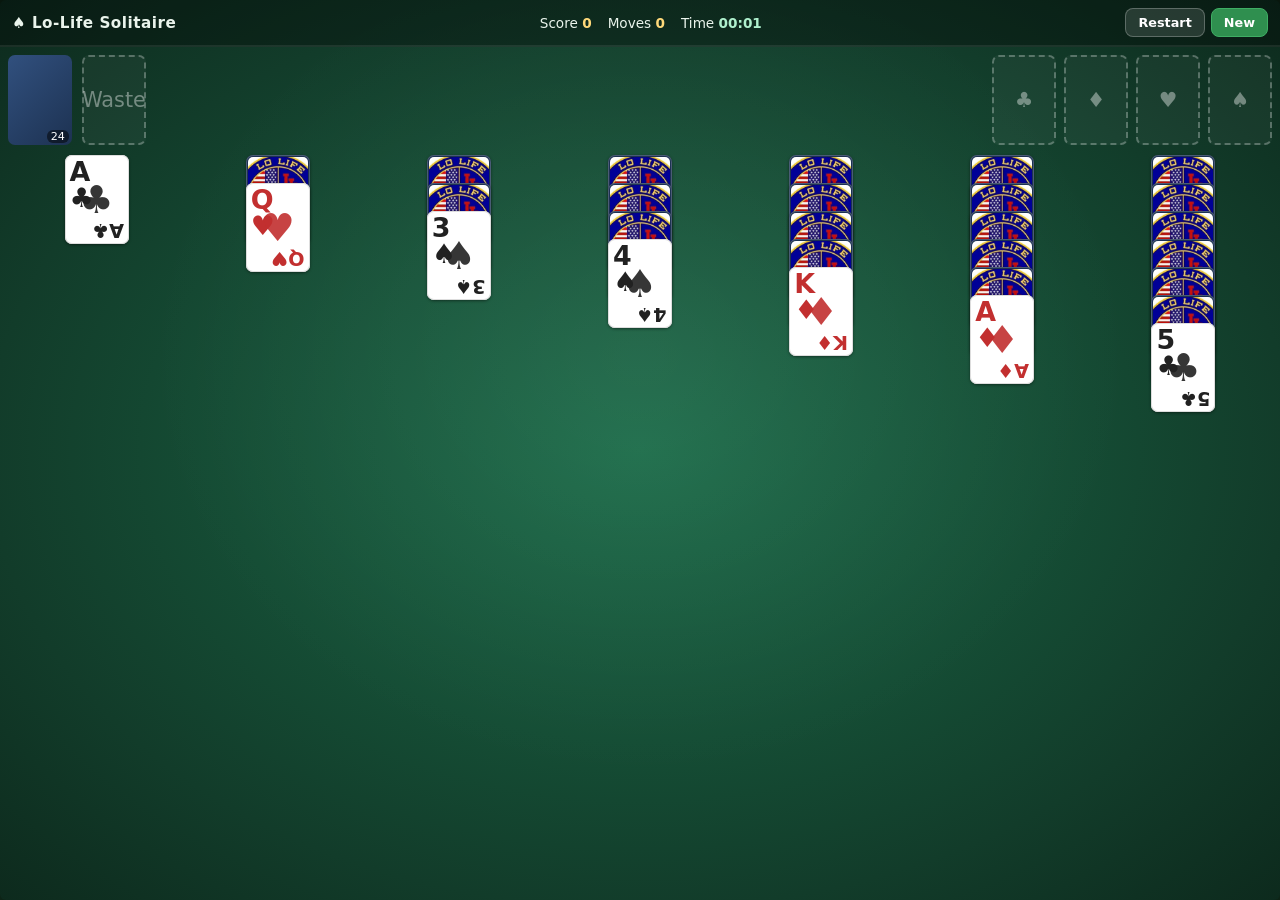
==== games/solitaire/index.html @ 87485109 "Add proper 3-file Klondike Solitaire (spec-exact scoring, drag/tap, card-back image) + enable tile" ====
<!DOCTYPE html>
<html lang="en">
<head>
  <meta charset="UTF-8">
  <meta name="viewport" content="width=device-width, initial-scale=1.0, maximum-scale=1.0, user-scalable=no">
  <title>Lo-Life Solitaire — Klondike</title>
  <link rel="stylesheet" href="styles.css">
  <script src="../games.js"></script>
</head>
<body>
  <div id="app">

    <!-- HUD: score, moves, timer + controls -->
    <header id="hud">
      <div class="hud-brand">♠ Lo-Life Solitaire</div>
      <div class="hud-stats" aria-label="Game stats">
        <span>Score <b id="score">0</b></span>
        <span>Moves <b id="moves">0</b></span>
        <span>Time <b id="timer">00:00</b></span>
      </div>
      <div class="hud-btns">
        <button id="restart" title="Restart">Restart</button>
        <button id="new-game" title="New game">New</button>
      </div>
    </header>

    <!-- Game board -->
    <main id="board">

      <!-- Top row: stock + waste (left), foundations (right) -->
      <section id="top-row" aria-label="Stock, waste and foundations">
        <div id="stock-waste">
          <div id="stock" class="pile" role="button" tabindex="0" aria-label="Stock">
            <span id="stock-count"></span>
          </div>
          <div id="waste" class="pile empty-slot" aria-label="Waste"></div>
        </div>
        <div id="foundations" aria-label="Foundations">
          <div id="f0" class="pile empty-slot"></div>
          <div id="f1" class="pile empty-slot"></div>
          <div id="f2" class="pile empty-slot"></div>
          <div id="f3" class="pile empty-slot"></div>
        </div>
      </section>

      <!-- Tableau: 7 columns -->
      <section id="tableau" aria-label="Tableau">
        <div id="c0" class="column"></div>
        <div id="c1" class="column"></div>
        <div id="c2" class="column"></div>
        <div id="c3" class="column"></div>
        <div id="c4" class="column"></div>
        <div id="c5" class="column"></div>
        <div id="c6" class="column"></div>
      </section>
    </main>
  </div>

  <!-- Win modal -->
  <div id="win-modal" role="dialog" aria-modal="true" aria-labelledby="win-title">
    <div class="win-box">
      <h2 id="win-title">🏆 You Win!</h2>
      <div class="win-row"><span>Final Score</span><b id="win-score">0</b></div>
      <div class="win-row"><span>Moves</span><b id="win-moves">0</b></div>
      <div class="win-row"><span>Time</span><b id="win-time">00:00</b></div>
      <button id="play-again">Play Again</button>
    </div>
  </div>

  <script src="game.js"></script>
</body>
</html>
---- games/solitaire/styles.css ----
/* =========================================================================
   Lo-Life Solitaire — Klondike styling
   Filename: styles.css
   Classic green felt tabletop, responsive, phone-first.
   ========================================================================= */

:root {
  --felt: #1a6b48;
  --felt-dark: #123c2a;
  --felt-edge: #0d2a1d;
  --card-w: clamp(44px, 12vw, 64px);
  --card-h: calc(var(--card-w) * 1.4);
  --card-radius: 7px;
  --overlap: 26px;
  --ink: #212121;
  --red: #c22f2f;
  --gold: #f2c14e;
}

* { margin: 0; padding: 0; box-sizing: border-box; }

html, body { height: 100%; }
body {
  font-family: 'Segoe UI', system-ui, -apple-system, sans-serif;
  background: #0d2416;
  color: #eaf4ec;
  overflow: hidden;
  -webkit-user-select: none;
  user-select: none;
  touch-action: none;
}

/* green felt tabletop with subtle radial sheen */
#app {
  height: 100dvh;
  display: flex;
  flex-direction: column;
  background:
    radial-gradient(ellipse at 50% 40%, rgba(255,255,255,0.06) 0%, transparent 55%),
    radial-gradient(ellipse at center, var(--felt) 0%, var(--felt-dark) 72%, var(--felt-edge) 100%);
  border-radius: 6px;
}

/* ---------- HUD ---------- */
#hud {
  display: flex;
  align-items: center;
  justify-content: space-between;
  gap: 10px;
  padding: 8px 12px;
  background: rgba(0, 0, 0, 0.35);
  border-bottom: 2px solid rgba(255,255,255,0.08);
  flex-shrink: 0;
}
.hud-brand { font-weight: 800; font-size: 0.95rem; letter-spacing: 0.5px; }
.hud-stats { display: flex; gap: 16px; font-size: 0.85rem; }
.hud-stats .label { color: #cfe6d8; }
.hud-stats b { color: #fff; font-variant-numeric: tabular-nums; }
#score, #moves { color: #ffd97a; }
#timer { color: #aef0cd; }
.hud-btns { display: flex; gap: 6px; }
button {
  font: inherit;
  font-size: 0.8rem;
  font-weight: 700;
  color: #fff;
  background: rgba(255,255,255,0.12);
  border: 1px solid rgba(255,255,255,0.25);
  border-radius: 8px;
  padding: 6px 12px;
  cursor: pointer;
  transition: background 0.15s;
}
button:hover { background: rgba(255,255,255,0.22); }
#new-game { background: #2f8f4f; border-color: #3fae64; }
#new-game:hover { background: #3ba75e; }

/* ---------- Board ---------- */
#board {
  flex: 1;
  min-height: 0;
  display: flex;
  flex-direction: column;
  padding: 8px;
  gap: 10px;
}

/* top row: stock, waste, then foundations */
#top-row {
  display: flex;
  justify-content: space-between;
  align-items: flex-start;
  gap: 8px;
}
#stock-waste { display: flex; gap: 10px; }
#foundations { display: flex; gap: 8px; }

.pile {
  position: relative;
  width: var(--card-w);
  height: var(--card-h);
  border-radius: var(--card-radius);
}
.pile.empty-slot {
  border: 2px dashed rgba(255,255,255,0.28);
  background: rgba(255,255,255,0.04);
}
.placeholder {
  position: absolute;
  inset: 0;
  display: flex;
  align-items: center;
  justify-content: center;
  color: rgba(255,255,255,0.4);
  font-size: 1.3rem;
  pointer-events: none;
}
#stock { background: linear-gradient(135deg, #31507e, #1d3252); border-radius: var(--card-radius); }
#stock-count {
  position: absolute;
  bottom: 2px;
  right: 3px;
  font-size: 0.7rem;
  color: #fff;
  background: rgba(0,0,0,0.5);
  padding: 0 4px;
  border-radius: 6px;
}
#stock.empty { opacity: 0.5; }

/* ---------- Cards ---------- */
.card {
  position: absolute;
  width: var(--card-w);
  height: var(--card-h);
  border-radius: var(--card-radius);
  background: #fff;
  box-shadow: 0 1px 3px rgba(0,0,0,0.45), inset 0 0 0 1px #ddd;
  cursor: pointer;
  z-index: 1;
  transition: box-shadow 0.1s;
}
.card.back {
  background: #1d3252;
  box-shadow: 0 1px 3px rgba(0,0,0,0.45), inset 0 0 0 1px rgba(255,255,255,0.2);
  overflow: hidden;
}
.card.back::after {
  content: '';
  position: absolute;
  inset: 2px;
  background: url('card_back.jpg') center / cover no-repeat;
  border-radius: calc(var(--card-radius) - 2px);
}
.card.up.black { color: var(--ink); }
.card.up.red { color: var(--red); }
.card .corner { position: absolute; top: 4px; left: 5px; line-height: 1; font-weight: 700; }
.card .corner .big { font-size: calc(var(--card-w) * 0.42); }
.card .corner .sym { font-size: calc(var(--card-w) * 0.42); }
.card .corner.bottom { top: auto; bottom: 4px; left: auto; right: 5px; transform: rotate(180deg); font-size: calc(var(--card-w) * 0.3); }
.card .center { position: absolute; inset: 0; display: flex; align-items: center; justify-content: center; font-size: calc(var(--card-w) * 0.6); opacity: 0.9; }
.card.dragging { opacity: 0.55; }

/* ---------- Tableau ---------- */
#tableau {
  flex: 1;
  min-height: 0;
  display: grid;
  grid-template-columns: repeat(7, 1fr);
  gap: 4px;
  align-items: start;
  justify-items: center;
}
.column { position: relative; width: 100%; height: 100%; }
.column .card { left: 50%; transform: translateX(-50%); }
.column .card.back, .column .card.up { }

/* top of waste card slightly raised */
.card.top-waste { cursor: pointer; }

/* ---------- Win modal ---------- */
#win-modal {
  position: fixed;
  inset: 0;
  background: rgba(0,0,0,0.75);
  display: none;
  align-items: center;
  justify-content: center;
  z-index: 100;
  padding: 16px;
}
#win-modal.show { display: flex; }
.win-box {
  background: linear-gradient(#1b5a3a, #12452c);
  border: 2px solid var(--gold);
  border-radius: 16px;
  padding: 26px;
  text-align: center;
  max-width: 360px;
  width: 100%;
  box-shadow: 0 10px 40px rgba(0,0,0,0.6);
  animation: pop 0.3s ease-out;
}
@keyframes pop { from { transform: scale(0.9); opacity: 0; } to { transform: scale(1); opacity: 1; } }
.win-box h2 { color: var(--gold); font-size: 1.6rem; margin-bottom: 12px; }
.win-row { display: flex; justify-content: space-between; margin: 8px 0; font-size: 1rem; }
.win-row b { color: #fff; }
.win-box button { margin-top: 16px; width: 100%; font-size: 1rem; background: var(--gold); color: #123c2a; border: none; }
.win-box button:hover { background: #ffd97a; }

/* ---------- Responsive: small phones ---------- */
@media (max-width: 480px) {
  :root { --overlap: 20px; }
  #hud { padding: 6px 8px; gap: 6px; }
  .hud-stats { gap: 10px; font-size: 0.7rem; }
  .hud-brand { font-size: 0.8rem; }
  button { padding: 5px 9px; font-size: 0.7rem; }
  #board { padding: 6px; gap: 6px; }
  .column .card { }
}
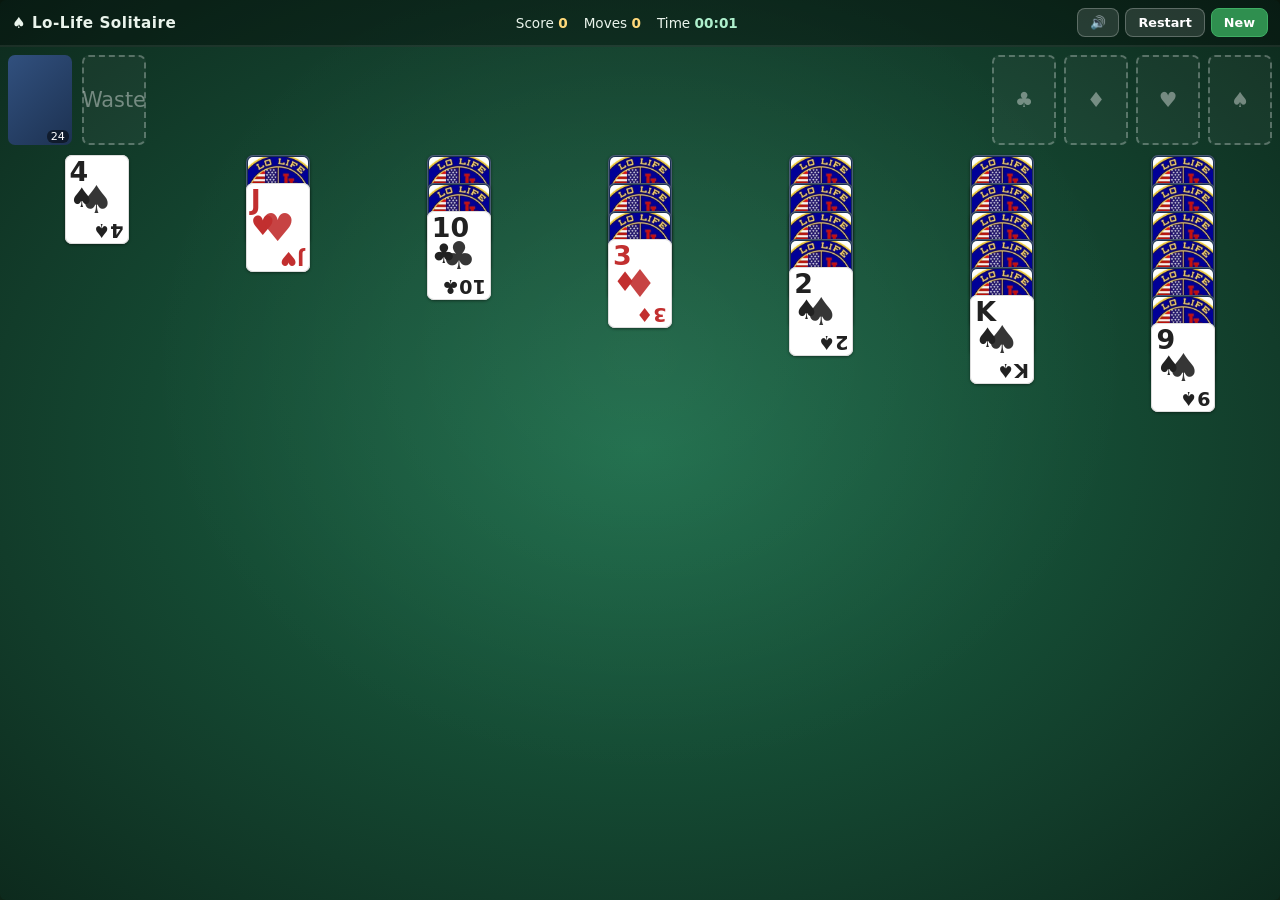
==== commit 41cdf573: "Add card sounds (Web Audio API deal/flip/draw/slide/foundation/win) + sound toggle; keep deck-integr" ====
--- a/games/solitaire/index.html
+++ b/games/solitaire/index.html
@@ -19,6 +19,7 @@
         <span>Time <b id="timer">00:00</b></span>
       </div>
       <div class="hud-btns">
+        <button id="sound-toggle" title="Toggle sound">🔊</button>
         <button id="restart" title="Restart">Restart</button>
         <button id="new-game" title="New game">New</button>
       </div>
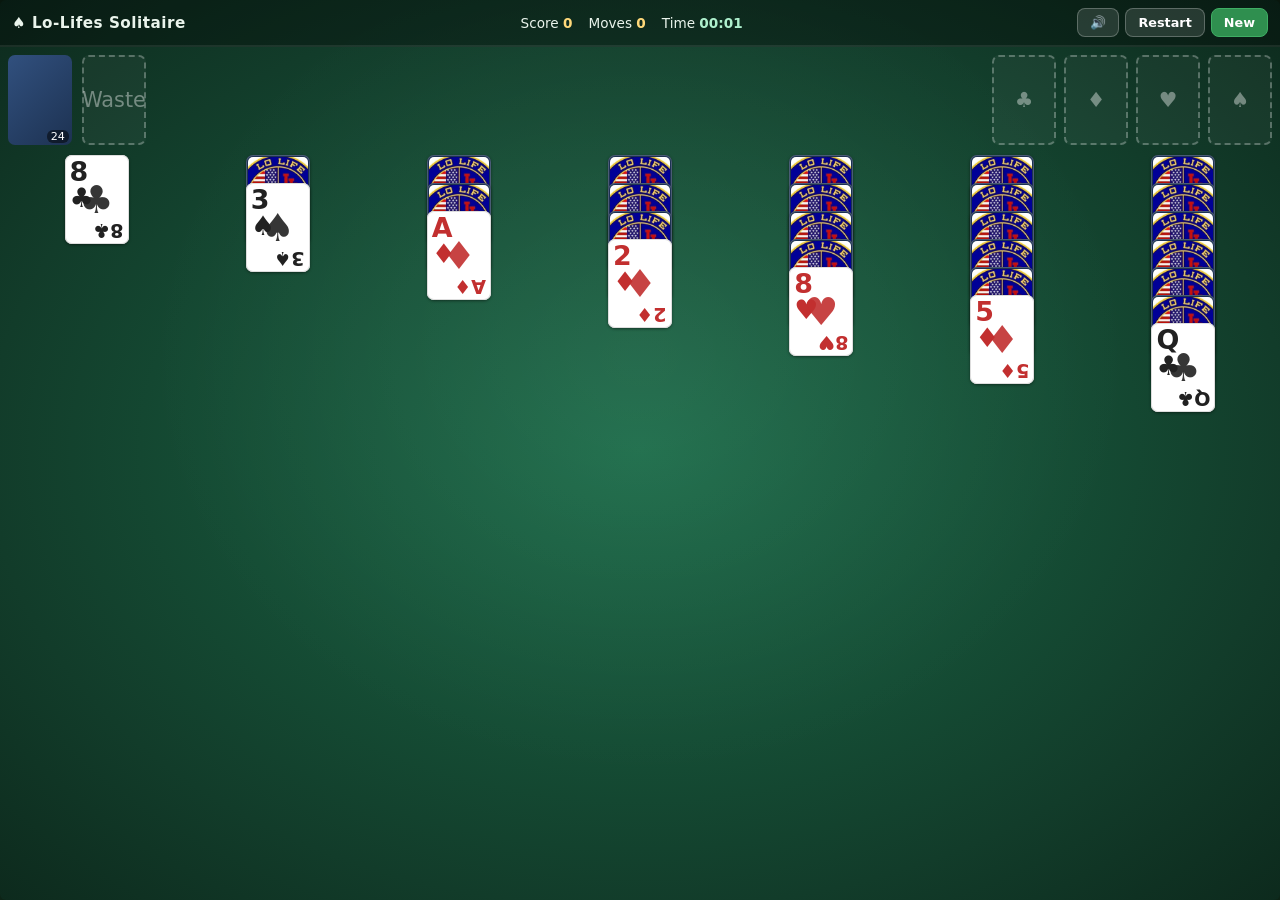
==== commit 30f07256: "Rename card games to Lo-Lifes brand: Lo-Lifes Solitaire + Lo-Lifes Spades (leaderboard + tiles + tit" ====
--- a/games/solitaire/index.html
+++ b/games/solitaire/index.html
@@ -3,7 +3,7 @@
 <head>
   <meta charset="UTF-8">
   <meta name="viewport" content="width=device-width, initial-scale=1.0, maximum-scale=1.0, user-scalable=no">
-  <title>Lo-Life Solitaire — Klondike</title>
+  <title>Lo-Lifes Solitaire — Klondike</title>
   <link rel="stylesheet" href="styles.css">
   <script src="../games.js"></script>
 </head>
@@ -12,7 +12,7 @@
 
     <!-- HUD: score, moves, timer + controls -->
     <header id="hud">
-      <div class="hud-brand">♠ Lo-Life Solitaire</div>
+      <div class="hud-brand">♠ Lo-Lifes Solitaire</div>
       <div class="hud-stats" aria-label="Game stats">
         <span>Score <b id="score">0</b></span>
         <span>Moves <b id="moves">0</b></span>
--- a/games/solitaire/styles.css
+++ b/games/solitaire/styles.css
@@ -1,5 +1,5 @@
 /* =========================================================================
-   Lo-Life Solitaire — Klondike styling
+   Lo-Lifes Solitaire — Klondike styling
    Filename: styles.css
    Classic green felt tabletop, responsive, phone-first.
    ========================================================================= */
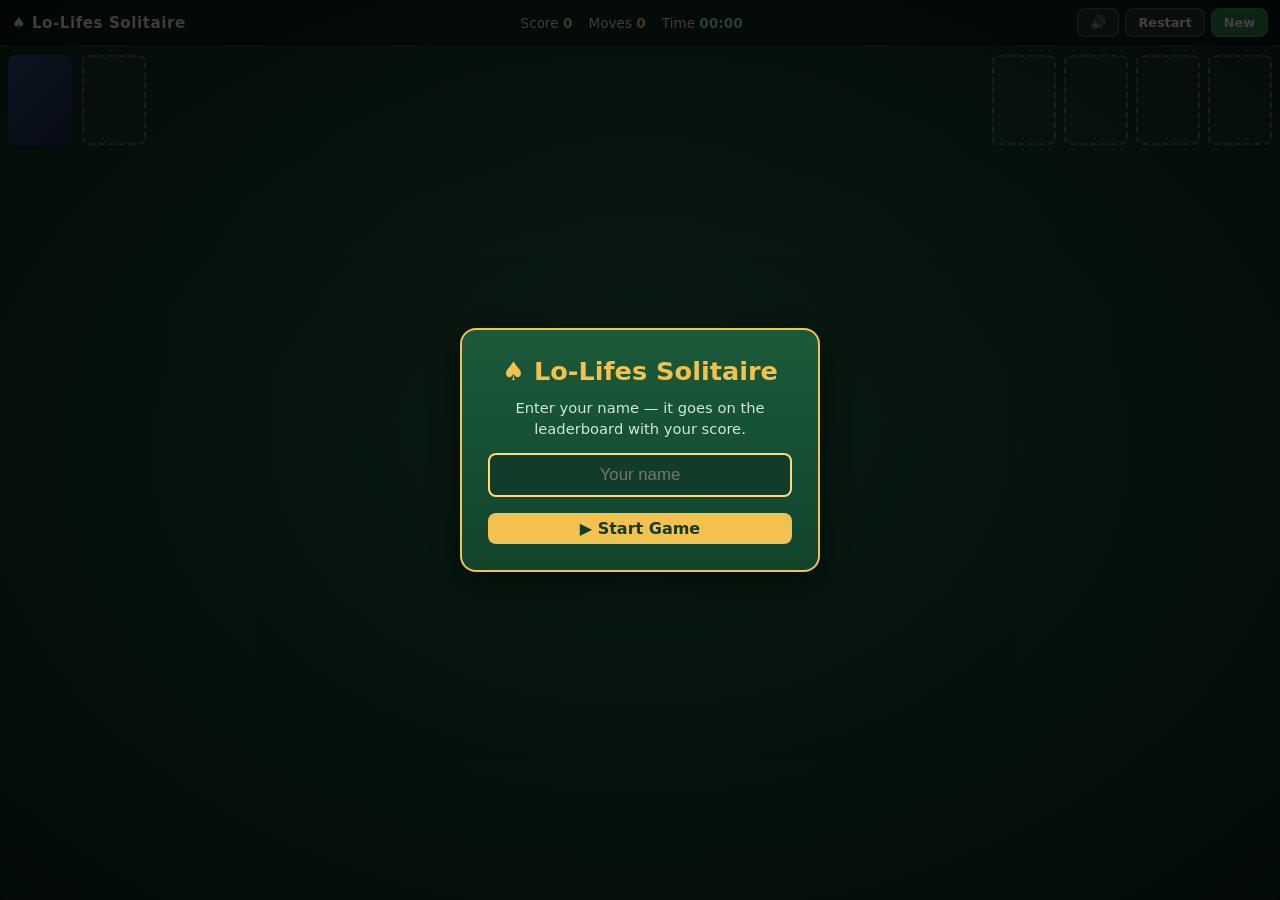
==== commit 490dc52b: "Solitaire: require player name at game start, shown on leaderboard with score" ====
--- a/games/solitaire/index.html
+++ b/games/solitaire/index.html
@@ -68,6 +68,16 @@
     </div>
   </div>
 
+  <!-- Name entry modal: asked at the start of each new game so the score is attributed -->
+  <div id="name-modal" role="dialog" aria-modal="true" aria-labelledby="name-title">
+    <div class="win-box">
+      <h2 id="name-title">♠ Lo-Lifes Solitaire</h2>
+      <p class="name-prompt">Enter your name — it goes on the leaderboard with your score.</p>
+      <input id="name-input" type="text" maxlength="16" placeholder="Your name" autocomplete="off" />
+      <button id="name-ok">▶ Start Game</button>
+    </div>
+  </div>
+
   <script src="game.js"></script>
 </body>
 </html>
--- a/games/solitaire/styles.css
+++ b/games/solitaire/styles.css
@@ -190,6 +190,31 @@
   padding: 16px;
 }
 #win-modal.show { display: flex; }
+#name-modal {
+  position: fixed;
+  inset: 0;
+  background: rgba(0,0,0,0.75);
+  display: none;
+  align-items: center;
+  justify-content: center;
+  z-index: 110;
+  padding: 16px;
+}
+#name-modal.show { display: flex; }
+.name-prompt { color: #cfe8da; font-size: 0.92rem; margin-bottom: 14px; line-height: 1.4; }
+#name-input {
+  width: 100%;
+  font-size: 1.05rem;
+  text-align: center;
+  padding: 10px;
+  border-radius: 8px;
+  border: 2px solid var(--gold);
+  background: #123c2a;
+  color: #fff;
+  outline: none;
+  box-sizing: border-box;
+}
+#name-input:focus { border-color: #ffd97a; }
 .win-box {
   background: linear-gradient(#1b5a3a, #12452c);
   border: 2px solid var(--gold);
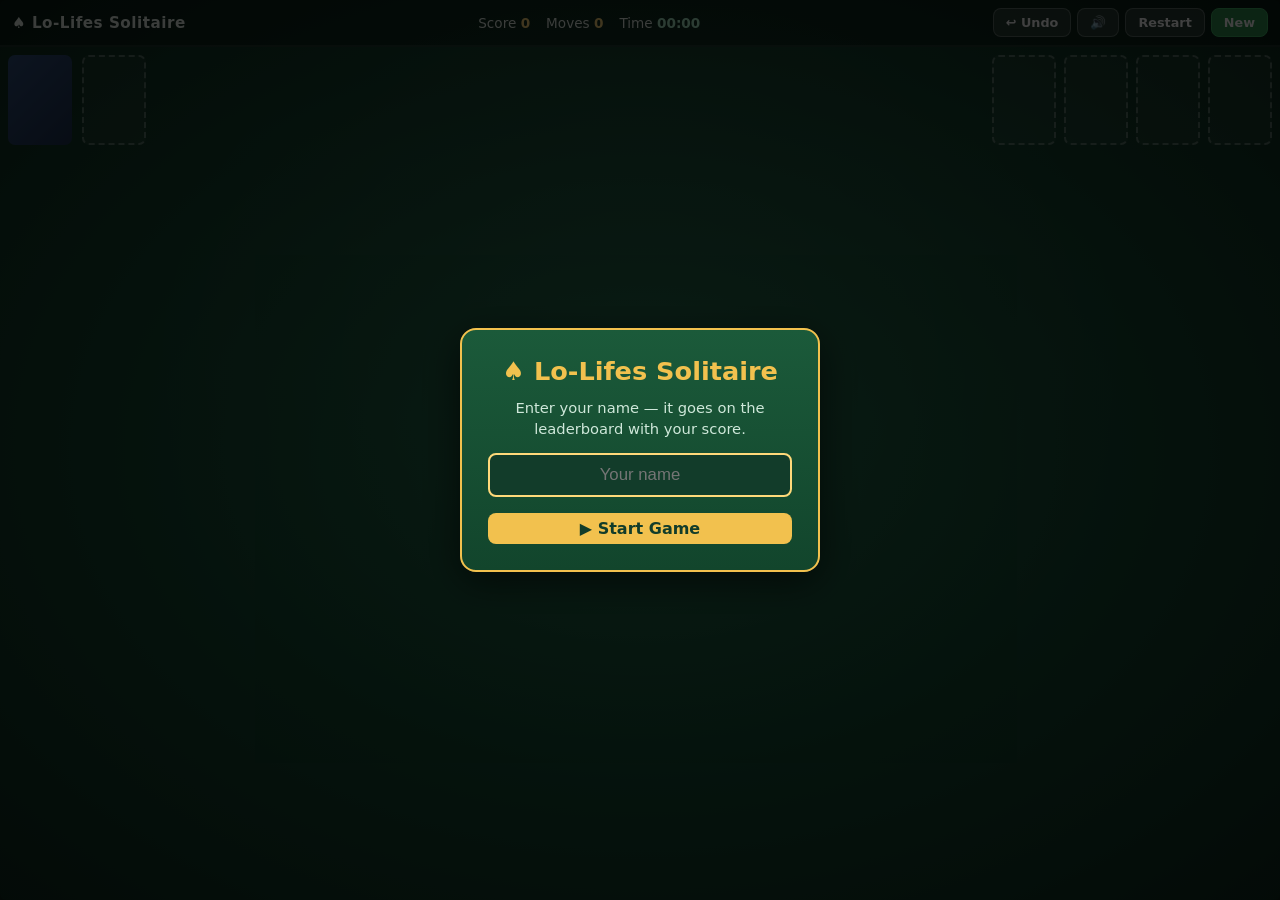
==== commit 2e8b67f5: "Solitaire: Undo button steps back the last stock deal (3-card draw)" ====
--- a/games/solitaire/index.html
+++ b/games/solitaire/index.html
@@ -19,6 +19,7 @@
         <span>Time <b id="timer">00:00</b></span>
       </div>
       <div class="hud-btns">
+        <button id="undo" title="Undo last deal" disabled>↩ Undo</button>
         <button id="sound-toggle" title="Toggle sound">🔊</button>
         <button id="restart" title="Restart">Restart</button>
         <button id="new-game" title="New game">New</button>
